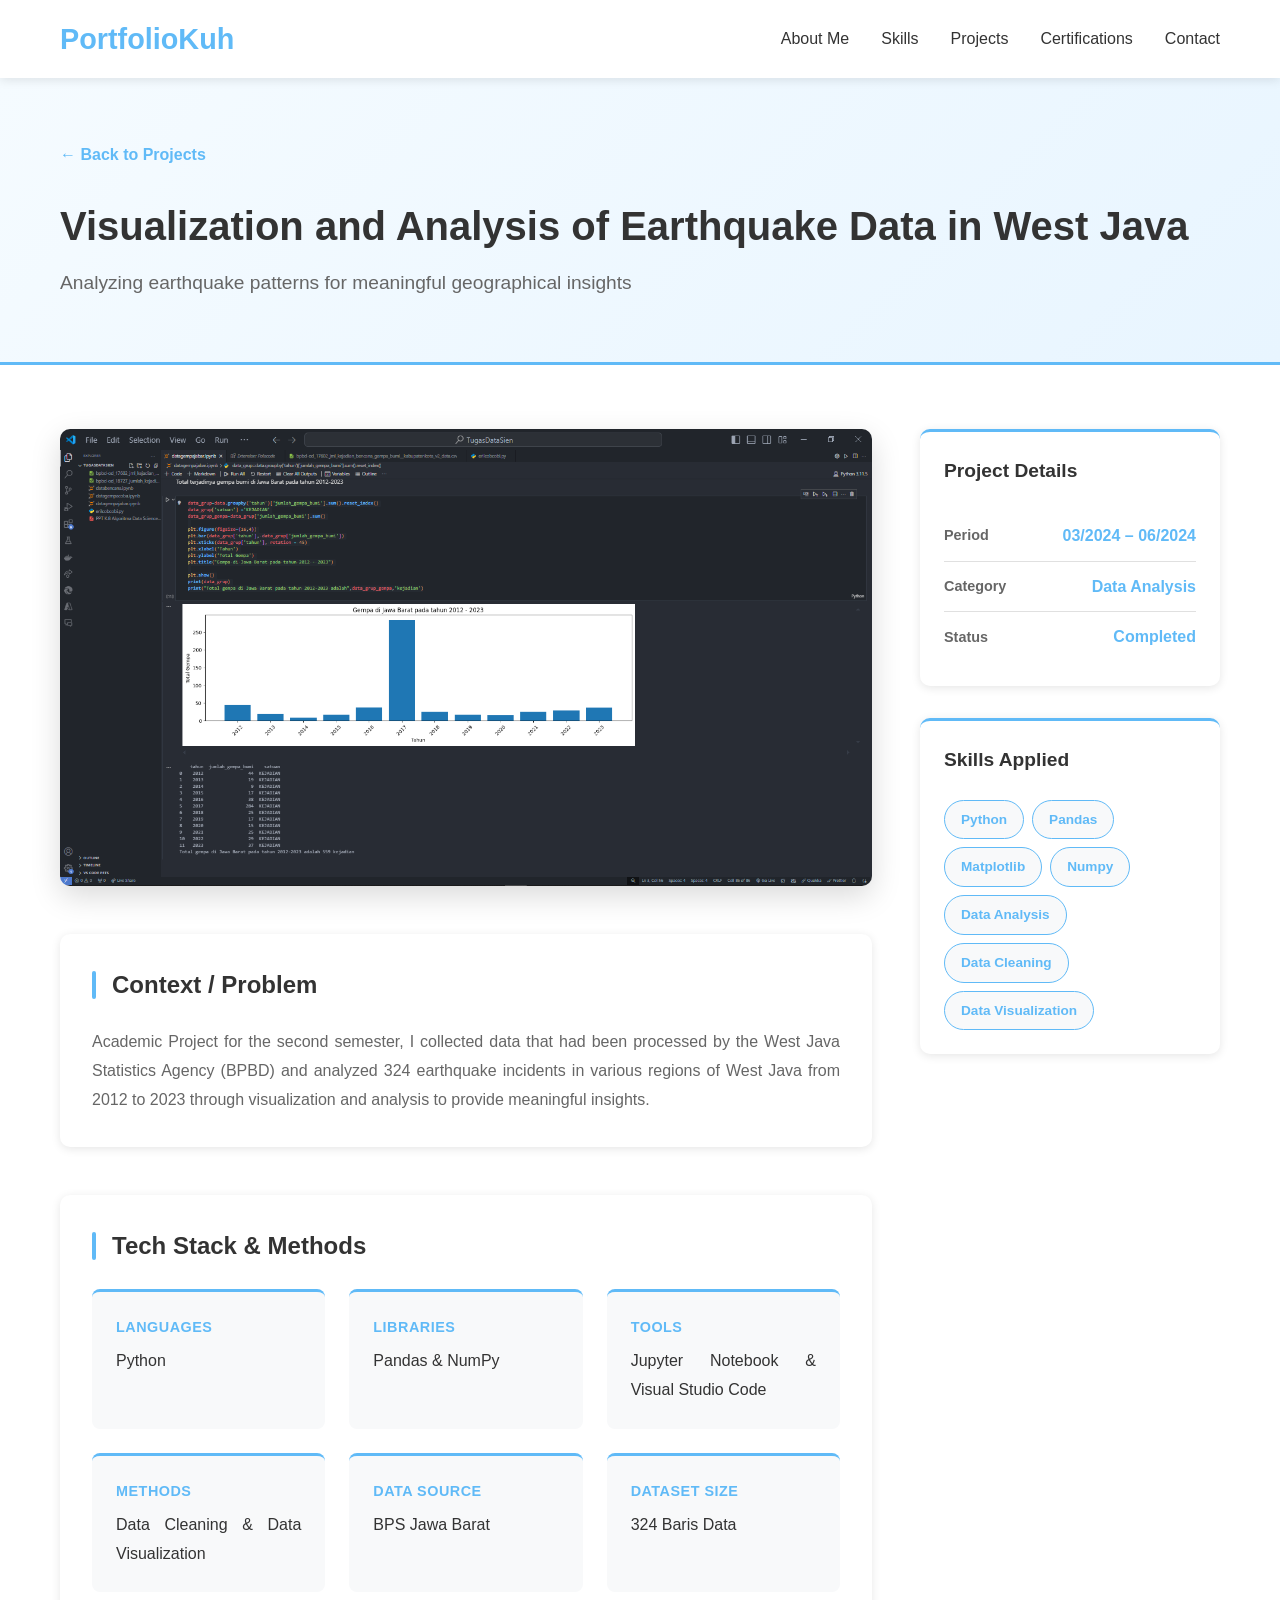
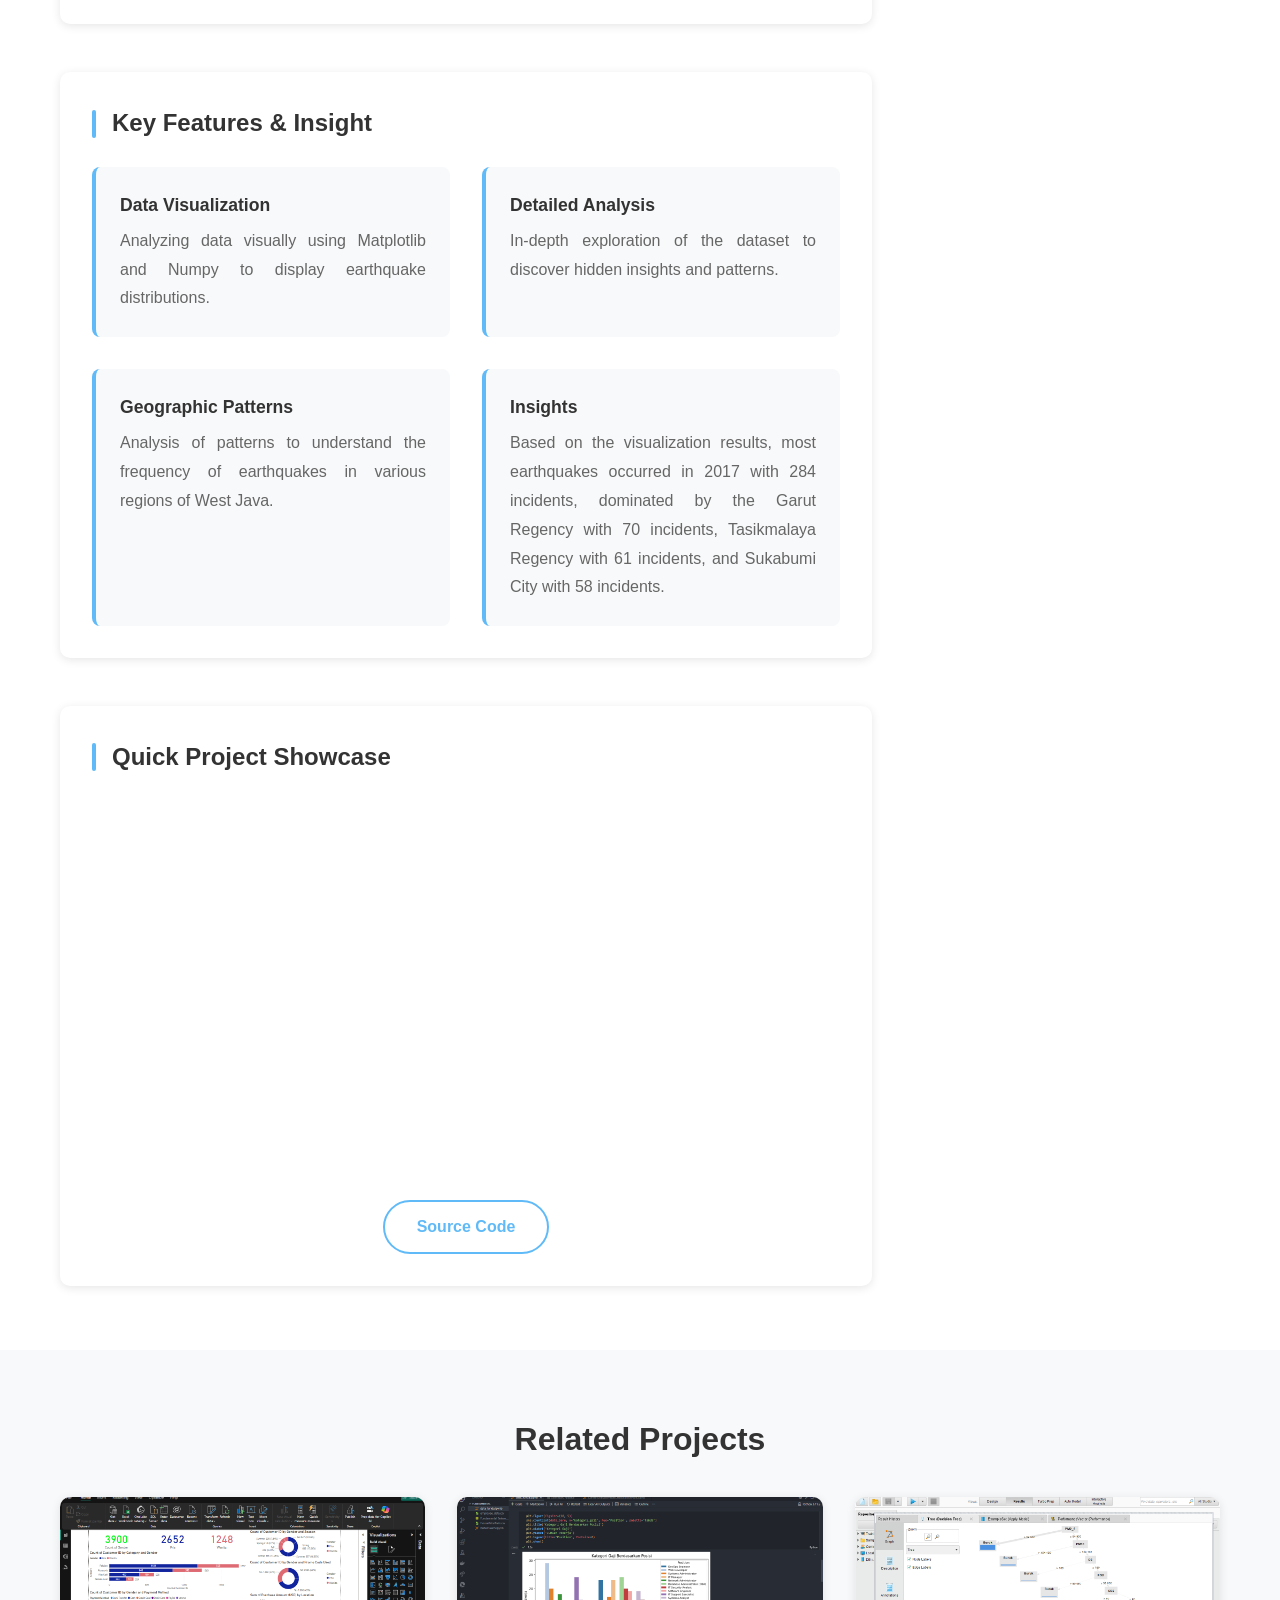
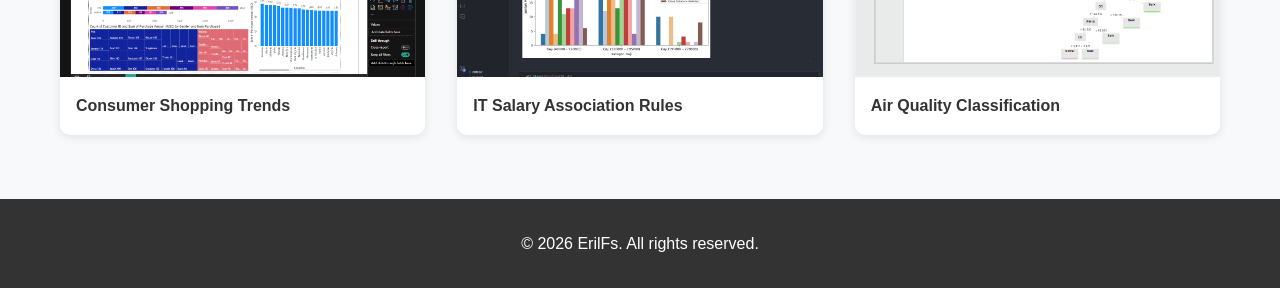
==== projects/earthquake-analysis.html @ 5ef0246b "adding en ver" ====
<!DOCTYPE html>
<html lang="id">
<head>
    <meta charset="UTF-8">
    <meta name="viewport" content="width=device-width, initial-scale=1.0">
    <title>Earthquake Analysis - Portfolio</title>
    <link rel="stylesheet" href="../dsesign.css">
    <link rel="stylesheet" href="project-style.css">
</head>
<body>
    <!-- Navigation -->
<nav class="navbar">
    <div class="container">
        <div class="nav-brand">PortfolioKuh</div>
        
        <!-- Hamburger button (mobile only) -->
        <button class="hamburger" id="hamburger">
            <span></span>
            <span></span>
            <span></span>
        </button>
            <ul class="nav-links" id="navLinks">
                <li><a href="../index.html">About Me</a></li>
                <li><a href="../index.html#skill">Skills</a></li>
                <li><a href="../index.html#projects">Projects</a></li>
                <li><a href="../index.html#certifications">Certifications</a></li>
                <li><a href="../index.html#contact">Contact</a></li>
            </ul>
    </div>
</nav>

    <!-- Project Hero -->
    <section class="project-hero">
        <div class="container">
            <a href="../index.html#projects" class="back-link">← Back to Projects</a>
            <h1 class="fade-in">Visualization and Analysis of Earthquake Data in West Java</h1>
            <p class="project-tagline fade-in">Analyzing earthquake patterns for meaningful geographical insights</p>
        </div>
    </section>

    <!-- Project Content -->
    <section class="project-content">
        <div class="container">
            <!-- Project Overview -->
            <div class="content-grid">
                <div class="main-content">
                    <!-- Project Image -->
                    <div class="project-showcase fade-in-up">
                        <img src="../assets/images/earthquake-analysis.png" alt="Earthquake Analysis Project">
                    </div>

                    <!-- Context/Problem -->
                    <div class="project-section fade-in-up">
                        <div class="section-header">
                            <div class="header-bar"></div>
                            <h2>Context / Problem</h2>
                        </div>
                        <p>
                            Academic Project for the second semester, I collected data that had been processed by the West Java Statistics Agency (BPBD) and 
                            analyzed 324 earthquake incidents in various regions of West Java from 2012 to 2023 
                            through visualization and analysis to provide meaningful insights.
                        </p>
                    </div>

                    <!-- Tech Stack / Methods -->
                    <div class="project-section fade-in-up">
                        <div class="section-header">
                            <div class="header-bar"></div>
                            <h2>Tech Stack & Methods</h2>
                        </div>
                        <div class="tech-stack">
                            <div class="tech-item">
                                <span class="tech-label">Languages</span>
                                <p>Python</p>
                            </div>
                            <div class="tech-item">
                                <span class="tech-label">Libraries</span>
                                <p>Pandas & NumPy</p>
                            </div>
                            <div class="tech-item">
                                <span class="tech-label">Tools</span>
                                <p>Jupyter Notebook & Visual Studio Code</p>
                            </div>
                            <div class="tech-item">
                                <span class="tech-label">Methods</span>
                                <p>Data Cleaning & Data Visualization</p>
                            </div>
                            <div class="tech-item">
                                <span class="tech-label">Data Source</span>
                                <p>BPS Jawa Barat</p>
                            </div>
                            <div class="tech-item">
                                <span class="tech-label">Dataset Size</span>
                                <p>324 Baris Data</p>
                            </div>
                        </div>
                    </div>

                    <!-- Key Features -->
                    <div class="project-section fade-in-up">
                        <div class="section-header">
                            <div class="header-bar"></div>
                            <h2>Key Features & Insight</h2>
                        </div>
                        <div class="features-list">
                            <div class="feature-item">
                                <h4>Data Visualization</h4>
                                <p>Analyzing data visually using Matplotlib and Numpy to display earthquake distributions.</p>
                            </div>
                            <div class="feature-item">
                                <h4>Detailed Analysis</h4>
                                <p>In-depth exploration of the dataset to discover hidden insights and patterns.</p>
                            </div>
                            <div class="feature-item">
                                <h4>Geographic Patterns</h4>
                                <p>Analysis of patterns to understand the frequency of earthquakes in various regions of West Java.</p>
                            </div>
                            <div class="feature-item">
                                <h4>Insights</h4>
                                <p>Based on the visualization results, most earthquakes occurred in 2017 with 284 incidents, dominated by the Garut Regency with 70 incidents, Tasikmalaya Regency with 61 incidents, and Sukabumi City with 58 incidents.
                                </p>
                            </div>
                        </div>
                    </div>

                    <!-- Additional Visualizations -->
                    <div class="project-section fade-in-up">
                        <div class="section-header">
                            <div class="header-bar"></div>
                            <h2>Quick Project Showcase</h2>
                        </div>
                        <div class="additional-images">
                            <video width="100%" height="auto" loop autoplay muted>
                                <source src="../assets/videos/earthquake-analysis-vid.mp4" type="video/mp4">
                                Your browser does not support the video tag.
                            </video>
                        </div>
                         <br>
                        <div>
                            <div class="contact-links">
                                 <a href="https://github.com/RylLFs/visualisasi-gempa-jabar" class="btn btn-secondary" target="_blank">Source Code</a>
                            </div>
                        </div>
                    </div>
                </div>

                <!-- Sidebar -->
                <aside class="sidebar fade-in-up">
                    <div class="sidebar-card">
                        <h3>Project Details</h3>
                        <div class="detail-item">
                            <span class="label">Period</span>
                            <span class="value">03/2024 – 06/2024</span>
                        </div>
                        <div class="detail-item">
                            <span class="label">Category</span>
                            <span class="value">Data Analysis</span>
                        </div>
                        <div class="detail-item">
                            <span class="label">Status</span>
                            <span class="value">Completed</span>
                        </div>
                    </div>

                    <div class="sidebar-card">
                        <h3>Skills Applied</h3>
                        <div class="skills-list">
                            <span class="skill-tag">Python</span>
                            <span class="skill-tag">Pandas</span>
                            <span class="skill-tag">Matplotlib</span>
                            <span class="skill-tag">Numpy</span>
                            <span class="skill-tag">Data Analysis</span>
                            <span class="skill-tag">Data Cleaning</span>
                            <span class="skill-tag">Data Visualization</span>
                        </div>
                    </div>
                </aside>
            </div>
        </div>
    </section>

    <!-- Related Projects -->
    <section class="related-projects">
        <div class="container">
            <h2>Related Projects</h2>
            <div class="related-grid">
                <a href="consumer-shopping.html" class="related-card fade-in-up">
                    <div class="related-image">
                        <img src="../assets/images/consumer-shopping.png" alt="Consumer Shopping">
                    </div>
                    <h4>Consumer Shopping Trends</h4>
                </a>
                <a href="it-salary-association-rule.html" class="related-card fade-in-up">
                    <div class="related-image">
                        <img src="../assets/images/it-salary-association-rule.png" alt="IT Salary">
                    </div>
                    <h4>IT Salary Association Rules</h4>
                </a>
                <a href="air-quality-classification.html" class="related-card fade-in-up">
                    <div class="related-image">
                        <img src="../assets/images/air-quality-classification.png" alt="Air Quality">
                    </div>
                    <h4>Air Quality Classification</h4>
                </a>
            </div>
        </div>
    </section>

    <!-- Footer -->
    <footer class="footer">
        <div class="container">
            <p>&copy; 2026 ErilFs. All rights reserved.</p>
        </div>
    </footer>

    <script src="../animation-simple.js"></script>
</body>
</html>
---- dsesign.css ----
/* ============================================
   GLOBAL STYLES
   ============================================ */

* {
    margin: 0;
    padding: 0;
    box-sizing: border-box;
}

:root {
    --primary-color: #60BAF7;
    --primary-dark: #0d7bb7;
    --text-color: #333;
    --text-light: #666;
    --bg-light: #f8f9fa;
    --white: #ffffff;
    --border-color: #e0e0e0;
    --shadow: 0 2px 10px rgba(0, 0, 0, 0.1);
    --shadow-lg: 0 10px 30px rgba(0, 0, 0, 0.15);
}

body {
    font-family: 'Segoe UI', Tahoma, Geneva, Verdana, sans-serif;
    line-height: 1.6;
    color: var(--text-color);
    background-color: var(--white);
}

.container {
    max-width: 1200px;
    margin: 0 auto;
    padding: 0 20px;
}

/* ============================================
   NAVIGATION
   ============================================ */

/* ============================================
   NAVIGATION
   ============================================ */

.navbar {
    background-color: var(--white);
    box-shadow: var(--shadow);
    position: sticky;
    top: 0;
    z-index: 1000;
}

.navbar .container {
    display: flex;
    justify-content: space-between;
    align-items: center;
    padding: 1rem 20px;
}

.nav-brand {
    font-size: 1.8rem;
    font-weight: 700;
    color: var(--primary-color);
}

.nav-links {
    display: flex;
    list-style: none;
    gap: 2rem;
}

.nav-links a {
    text-decoration: none;
    color: var(--text-color);
    font-weight: 500;
    transition: color 0.3s ease;
}

.nav-links a:hover {
    color: var(--primary-color);
}

/* Hamburger button - hidden by default */
.hamburger {
    display: none;
    flex-direction: column;
    gap: 5px;
    background: none;
    border: none;
    cursor: pointer;
    padding: 5px;
}

.hamburger span {
    width: 25px;
    height: 3px;
    background-color: var(--text-color);
    transition: all 0.3s ease;
    border-radius: 2px;
}

/* Hamburger animation saat active */
.hamburger.active span:nth-child(1) {
    transform: rotate(45deg) translate(8px, 8px);
}

.hamburger.active span:nth-child(2) {
    opacity: 0;
}

.hamburger.active span:nth-child(3) {
    transform: rotate(-45deg) translate(7px, -7px);
}
/* ============================================
   HERO SECTION
   ============================================ */

.hero {
    background: linear-gradient(135deg, #f5fbff 0%, #e8f5ff 100%);
    padding: 6rem 0;
    min-height: 600px;
    display: flex;
    align-items: center;
    justify-content: center;
}

.hero-content {
    text-align: center;
}

.hero h1 {
    font-size: 3.5rem;
    margin-bottom: 0.5rem;
    color: var(--text-color);
    line-height: 1.2;
}

.hero .subtitle {
    font-size: 1.5rem;
    color: var(--primary-color);
    margin-bottom: 1.5rem;
    font-weight: 600;
}

.hero-description {
    font-size: 1.1rem;
    color: var(--text-light);
    margin-bottom: 2rem;
    max-width: 600px;
    margin-left: auto;
    margin-right: auto;
    line-height: 1.8;
}

.hero-buttons {
    display: flex;
    gap: 1rem;
    justify-content: center;
    flex-wrap: wrap;
}

/* Typing Animation */
.typing-text {
    display: inline-block;
    border-right: 3px solid var(--primary-color);
    padding-right: 5px;
    animation: typing 3.5s steps(15, end) infinite;
}

@keyframes typing {
    0%, 100% {
        width: 0;
        border-right: 3px solid var(--primary-color);
    }
    50%, 90% {
        width: 15ch;
        border-right: 3px solid var(--primary-color);
    }
    95%, 100% {
        border-right: none;
    }
}

/* ============================================
   BUTTONS
   ============================================ */

.btn {
    padding: 0.75rem 2rem;
    border-radius: 50px;
    text-decoration: none;
    font-weight: 600;
    transition: all 0.3s ease;
    display: inline-block;
    border: 2px solid transparent;
    cursor: pointer;
    font-size: 1rem;
}

.btn-primary {
    background-color: var(--primary-color);
    color: var(--white);
}

.btn-primary:hover {
    background-color: var(--primary-dark);
    transform: translateY(-2px);
    box-shadow: var(--shadow-lg);
}

.btn-secondary {
    background-color: transparent;
    color: var(--primary-color);
    border-color: var(--primary-color);
}

.btn-secondary:hover {
    background-color: var(--primary-color);
    color: var(--white);
    transform: translateY(-2px);
}

.btn-link {
    background-color: transparent;
    color: var(--primary-color);
    border: none;
    padding: 0;
    font-size: 1rem;
}

.btn-link:hover {
    color: var(--primary-dark);
    transform: translateX(5px);
}
/* ============================================
   SKILLS SECTION
   ============================================ */

.skill {
    padding: 5rem 0;
    background-color: var(--white);
}

.skill h2 {
    font-size: 2.5rem;
    margin-bottom: 3rem;
    text-align: center;
    color: var(--text-color);
}

.skill h3 {
    text-align: center;
}

.skill-grid {
    display: grid;
    grid-template-columns: repeat(auto-fit, minmax(300px, 1fr));
    gap: 2rem;
}

.skill-card {
    background-color: var(--bg-light);
    padding: 2rem;
    border-radius: 10px;
    border-left: 4px solid var(--primary-color);
    box-shadow: var(--shadow);
    transition: transform 0.3s ease;
}

.skill-card:hover {
    transform: translateY(-5px);
}

.skill-card h3 {
    color: var(--primary-color);
    margin-bottom: 1.5rem;
    font-size: 1.5rem;
}

.skill-card ul {
    list-style: none;
}

.skill-card li {
    padding: 0.5rem 0;
    color: var(--text-light);
    border-bottom: 1px solid var(--border-color);
}

.skill-card li:last-child {
    border-bottom: none;
}

.skill-icons-grid {
    display: flex;
    flex-wrap: wrap;
    gap: 1.25rem;
    margin-top: 1rem;
}

.skill-icon-item {
    display: flex;
    flex-direction: column;
    align-items: center;
    gap: 0.4rem;
    width: 80px;
}

.skill-icon-item img {
    width: 64px;
    height: 64px;
    object-fit: contain;
    transition: transform 0.5s ease;
}

.skill-icon-item span {
    opacity: 0;
    transition: opacity 0.2s ease;
    font-size: 0.7rem;
    text-align: center;
}
.skill-icon-item:hover span {
    opacity: 1;
}
.skill-icons-grid {
    display: flex;
    flex-wrap: wrap;
    gap: 1.25rem;
    margin-top: 1rem;
    justify-content: center; /* tambah ini */
}
.skill-icon-item:hover img {
    transform: scale(1.5) translateY(-4px);
}
/* ============================================
   PROJECTS SECTION
   ============================================ */

.projects {
    padding: 5rem 0;
    background-color: var(--bg-light);
}

.projects h2 {
    font-size: 2.5rem;
    margin-bottom: 3rem;
    text-align: center;
    color: var(--text-color);
}

.projects-grid {
    display: grid;
    grid-template-columns: repeat(auto-fit, minmax(280px, 1fr));
    gap: 2rem;
}

.project-card {
    background-color: var(--white);
    border-radius: 10px;
    overflow: hidden;
    box-shadow: var(--shadow);
    transition: all 0.3s ease;
}

.project-card:hover {
    transform: translateY(-10px);
    box-shadow: var(--shadow-lg);
}

.project-image {
    width: 100%;
    height: 200px;
    overflow: hidden;
    background-color: var(--bg-light);
}

.project-image img {
    width: 100%;
    height: 100%;
    object-fit: cover;
    transition: transform 0.3s ease;
}

.project-card:hover .project-image img {
    transform: scale(1.1);
}

.project-content {
    padding: 1.5rem;
}

.project-content h3 {
    font-size: 1.3rem;
    margin-bottom: 0.5rem;
    color: var(--text-color);
}

.project-date {
    color: var(--text-light);
    font-size: 0.9rem;
    margin-bottom: 1rem;
}

/* ============================================
   CERTIFICATIONS SECTION
   ============================================ */

.certifications {
    padding: 5rem 0;
    background-color: var(--white);
}

.certifications h2 {
    font-size: 2.5rem;
    margin-bottom: 3rem;
    text-align: center;
    color: var(--text-color);
}

.certifications-grid {
    display: grid;
    grid-template-columns: repeat(auto-fit, minmax(300px, 1fr));
    gap: 2rem;
}

.cert-card {
    background-color: var(--bg-light);
    border-radius: 10px;
    overflow: hidden;
    box-shadow: var(--shadow);
    transition: all 0.3s ease;
}

.cert-card:hover {
    transform: translateY(-10px);
    box-shadow: var(--shadow-lg);
}

.cert-image {
    width: 100%;
    height: 220px;
    overflow: hidden;
    position: relative;
    background-color: var(--white);
}

.cert-image img {
    width: 100%;
    height: 100%;
    object-fit: cover;
    transition: transform 0.3s ease;
}

.cert-card:hover .cert-image img {
    transform: scale(1.05);
}

/* Overlay button saat hover */
.cert-overlay {
    position: absolute;
    top: 0;
    left: 0;
    width: 100%;
    height: 100%;
    background-color: rgba(96, 186, 247, 0.9);
    display: flex;
    align-items: center;
    justify-content: center;
    opacity: 0;
    transition: opacity 0.3s ease;
}

.cert-card:hover .cert-overlay {
    opacity: 1;
}

.btn-view {
    background-color: var(--white);
    color: var(--primary-color);
    padding: 0.75rem 2rem;
    border: none;
    border-radius: 50px;
    font-weight: 600;
    cursor: pointer;
    transition: all 0.3s ease;
}

.btn-view:hover {
    background-color: var(--primary-color);
    color: var(--white);
    transform: scale(1.05);
}

.cert-content {
    padding: 1.5rem;
}

.cert-content h3 {
    font-size: 1.2rem;
    margin-bottom: 0.5rem;
    color: var(--text-color);
}

.cert-issuer {
    color: var(--primary-color);
    font-size: 0.95rem;
    margin-bottom: 0.3rem;
    font-weight: 500;
}

.cert-date {
    color: var(--text-light);
    font-size: 0.9rem;
}

/* Modal untuk view fullscreen */
.cert-modal {
    display: none;
    position: fixed;
    z-index: 9999;
    padding-top: 50px;
    left: 0;
    top: 0;
    width: 100%;
    height: 100%;
    overflow: auto;
    background-color: rgba(0, 0, 0, 0.95);
}

.cert-modal-content {
    margin: auto;
    display: block;
    max-width: 90%;
    max-height: 85vh;
    object-fit: contain;
    animation: zoom 0.3s;
}

@keyframes zoom {
    from { transform: scale(0.8); opacity: 0; }
    to { transform: scale(1); opacity: 1; }
}

.cert-close {
    position: absolute;
    top: 20px;
    right: 40px;
    color: var(--white);
    font-size: 50px;
    font-weight: bold;
    cursor: pointer;
    transition: color 0.3s ease;
}

.cert-close:hover {
    color: var(--primary-color);
}

/* Responsive */
@media (max-width: 768px) {
    .certifications-grid {
        grid-template-columns: 1fr;
    }
    
    .cert-modal-content {
        max-width: 95%;
    }
    
    .cert-close {
        right: 20px;
        font-size: 40px;
    }
}

/* ============================================
   CONTACT SECTION
   ============================================ */

.contact {
    padding: 8rem 0;
    background-color: var(--white);
    text-align: center;
}

.contact h2 {
    font-size: 2.5rem;
    margin-bottom: 1rem;
    color: var(--text-color);
}

.contact > .container > p {
    font-size: 1.1rem;
    color: var(--text-light);
    margin-bottom: 2rem;
}

.contact-links {
    display: flex;
    gap: 1rem;
    justify-content: center;
    flex-wrap: wrap;
}

/* ============================================
   FOOTER
   ============================================ */

.footer {
    background-color: var(--text-color);
    color: var(--white);
    text-align: center;
    padding: 2rem 0;
}

/* ============================================
   ANIMATIONS
   ============================================ */

@keyframes fadeIn {
    from {
        opacity: 0;
    }
    to {
        opacity: 1;
    }
}

@keyframes fadeInUp {
    from {
        opacity: 0;
        transform: translateY(30px);
    }
    to {
        opacity: 1;
        transform: translateY(0);
    }
}

.fade-in {
    animation: fadeIn 0.8s ease-out;
}

.fade-in-up {
    animation: fadeInUp 0.8s ease-out;
}
/* Slide in animations - LEBIH LAMBAT */
.slide-in-left {
    animation: slideInLeft 1.5s ease-out forwards;
}

.slide-in-right {
    animation: slideInRight 1.5s ease-out forwards;
}

.fade-up {
    animation: fadeUpSlow 1.5s ease-out forwards;
}

@keyframes slideInLeft {
    from {
        opacity: 0;
        transform: translateX(-100px);
    }
    to {
        opacity: 1;
        transform: translateX(0);
    }
}

@keyframes slideInRight {
    from {
        opacity: 0;
        transform: translateX(100px);
    }
    to {
        opacity: 1;
        transform: translateX(0);
    }
}

@keyframes fadeUpSlow {
    from {
        opacity: 0;
        transform: translateY(80px);
    }
    to {
        opacity: 1;
        transform: translateY(0);
    }
}

/* Hide sections sebelum animasi jalan */
.skill, .projects, .contact {
    opacity: 0;
}

/* Akan muncul saat animasi jalan */
.slide-in-left,
.slide-in-right,
.fade-up {
    opacity: 1;
}

/* Card staggered animation */
.card-fade-up {
    animation: cardFadeUp 0.6s ease-out forwards;
}

@keyframes cardFadeUp {
    from {
        opacity: 0;
        transform: translateY(30px);
    }
    to {
        opacity: 1;
        transform: translateY(0);
    }
}
/* ============================================
   RESPONSIVE DESIGN
   ============================================ */

@media (max-width: 768px) {
    .hero h1 {
        font-size: 2.5rem;
    }

    .hero .subtitle {
        font-size: 1.2rem;
    }

    .hero-buttons {
        flex-direction: column;
        align-items: center;
    }

    .nav-links {
        gap: 1rem;
        font-size: 0.9rem;
    }

    .projects-grid,
    .skill-grid {
        grid-template-columns: 1fr;
    }

    .projects h2,
    .skill h2,
    .contact h2 {
        font-size: 2rem;
    }
}

@media (max-width: 480px) {
    .hero h1 {
        font-size: 2rem;
    }

    .hero .subtitle {
        font-size: 1rem;
    }

    .nav-links {
        flex-direction: column;
        gap: 0.5rem;
    }

    .navbar .container {
        flex-direction: column;
        gap: 1rem;
    }

    .btn {
        padding: 0.6rem 1.5rem;
        font-size: 0.9rem;
    }
}

@media (max-width: 768px) {
    /* Navbar mobile */
    .navbar .container {
        flex-wrap: wrap;
        justify-content: space-between; 
        align-items: center;
        position: relative; 
    }
    
    .hamburger {
        display: flex; /* Show hamburger di mobile */
    }
    
    .nav-links {
        display: none; /* Hide menu by default */
        flex-direction: column;
        width: 100%;
        gap: 0;
        background-color: var(--white);
        position: absolute;
        top: 100%;
        left: 0;
        box-shadow: var(--shadow);
        padding: 1rem 0;
    }
    
    .nav-links.active {
        display: flex; /* Show saat hamburger diklik */
    }
    
    .nav-links li {
        width: 100%;
        text-align: center;
        padding: 0.75rem 0;
        border-bottom: 1px solid var(--border-color);
    }
    
    .nav-links li:last-child {
        border-bottom: none;
    }

    /* Existing mobile styles */
    .hero h1 {
        font-size: 2.5rem;
    }

    .hero .subtitle {
        font-size: 1.2rem;
    }

    .hero-buttons {
        flex-direction: column;
        align-items: right;
    }

    .projects-grid,
    .skill-grid {
        grid-template-columns: 1fr;
    }

    .projects h2,
    .skill h2,
    .contact h2 {
        font-size: 2rem;
    }
}
---- projects/project-style.css ----
/* ============================================
   PROJECT PAGE STYLES
   ============================================ */

/* Back Link */
.back-link {
    display: inline-block;
    color: var(--primary-color);
    text-decoration: none;
    margin-bottom: 2rem;
    font-weight: 600;
    transition: all 0.3s ease;
}

.back-link:hover {
    color: var(--primary-dark);
    margin-left: -10px;
}

/* Project Hero */
.project-hero {
    background: linear-gradient(135deg, #f5fbff 0%, #e8f5ff 100%);
    padding: 4rem 0;
    border-bottom: 3px solid var(--primary-color);
}

.project-hero h1 {
    font-size: 2.5rem;
    color: var(--text-color);
    margin-bottom: 1rem;
    line-height: 1.3;
}

.project-tagline {
    font-size: 1.2rem;
    color: var(--text-light);
}

/* Project Content */
.project-content {
    padding: 4rem 0;

}

.content-grid {
    display: grid;
    grid-template-columns: 1fr 300px;
    gap: 3rem;
}

/* Main Content */
.main-content {
    display: flex;
    flex-direction: column;
    gap: 3rem;
}

/* Project Showcase */
.project-showcase {
    width: 100%;
    border-radius: 10px;
    overflow: hidden;
    box-shadow: var(--shadow-lg);
}

.project-showcase img {
    width: 100%;
    height: auto;
    display: block;
}

/* Project Sections */
.project-section {
    background-color: var(--white);
    padding: 2rem;
    border-radius: 10px;
    box-shadow: var(--shadow);
}

.section-header {
    display: flex;
    align-items: center;
    gap: 1rem;
    margin-bottom: 1.5rem;
}

.header-bar {
    width: 4px;
    height: 28px;
    background-color: var(--primary-color);
    border-radius: 2px;
}

.section-header h2 {
    font-size: 1.5rem;
    color: var(--text-color);
    margin: 0;
    
}

.project-section p {
    color: var(--text-light);
    line-height: 1.8;
    margin-bottom: 1rem;
}

.project-section p:last-child {
    margin-bottom: 0;
}

/* Context, Problem, Methodology sections */
.project-section p {
    text-align: justify;
    line-height: 1.8;
    margin-bottom: 1rem;
    color: var(--text-light);
}

/* Section headers tetap left */
.section-header h2 {
    text-align: justify;
}

/* Role List */
.role-list {
    list-style: none;
}

.role-list li {
    padding: 1rem;
    margin-bottom: 0.5rem;
    background-color: var(--bg-light);
    border-left: 3px solid var(--primary-color);
    border-radius: 5px;
    color: var(--text-light);
    transition: all 0.3s ease;
}

.role-list li:hover {
    background-color: var(--primary-color);
    color: var(--white);
    margin-left: 10px;
}

.role-list strong {
    color: var(--primary-color);
}

.role-list li:hover strong {
    color: var(--white);
}

/* Tech Stack */
.tech-stack {
    display: grid;
    grid-template-columns: repeat(auto-fit, minmax(200px, 1fr));
    gap: 1.5rem;
}

.tech-item {
    background-color: var(--bg-light);
    padding: 1.5rem;
    border-radius: 8px;
    border-top: 3px solid var(--primary-color);
    transition: all 0.3s ease;
}

.tech-item:hover {
    transform: translateY(-5px);
    box-shadow: var(--shadow);
}

.tech-label {
    display: block;
    font-weight: 700;
    color: var(--primary-color);
    margin-bottom: 0.5rem;
    font-size: 0.9rem;
    text-transform: uppercase;
    letter-spacing: 0.5px;
}

.tech-item p {
    color: var(--text-color);
    margin: 0;
    font-weight: 500;
}

/* Features List */
.features-list {
    display: grid;
    grid-template-columns: repeat(auto-fit, minmax(250px, 1fr));
    gap: 2rem;
}

.feature-item {
    padding: 1.5rem;
    background-color: var(--bg-light);
    border-radius: 8px;
    border-left: 4px solid var(--primary-color);
    transition: all 0.3s ease;
}

.feature-item:hover {
    transform: translateY(-5px);
    box-shadow: var(--shadow);
}

.feature-item h4 {
    color: var(--text-color);
    margin-bottom: 0.5rem;
    font-size: 1.1rem;
}

.feature-item p {
    color: var(--text-light);
    margin: 0;
}

/* Additional Images */
.additional-images {
    display: grid;
    grid-template-columns: repeat(auto-fit, minmax(250px, 1fr));
    gap: 1.5rem;
}

.additional-images img {
    width: 100%;
    height: auto;
    border-radius: 8px;
    box-shadow: var(--shadow);
    transition: all 0.3s ease;
}

.additional-images img:hover {
    transform: scale(1.05);
    box-shadow: var(--shadow-lg);
}

/* Sidebar */
.sidebar {
    display: flex;
    flex-direction: column;
    gap: 2rem;
    height: fit-content;
    position: sticky;
    top: 100px;
}

.sidebar-card {
    background-color: var(--white);
    padding: 1.5rem;
    border-radius: 10px;
    box-shadow: var(--shadow);
    border-top: 3px solid var(--primary-color);
}

.sidebar-card h3 {
    color: var(--text-color);
    margin-bottom: 1.5rem;
    font-size: 1.2rem;
}

.detail-item {
    display: flex;
    justify-content: space-between;
    align-items: center;
    padding: 0.75rem 0;
    border-bottom: 1px solid var(--border-color);
}

.detail-item:last-child {
    border-bottom: none;
}

.detail-item .label {
    font-weight: 600;
    color: var(--text-light);
    font-size: 0.9rem;
}

.detail-item .value {
    color: var(--primary-color);
    font-weight: 600;
}

/* Skills List */
.skills-list {
    display: flex;
    flex-wrap: wrap;
    gap: 0.5rem;
}

.skill-tag {
    display: inline-block;
    background-color: var(--bg-light);
    color: var(--primary-color);
    padding: 0.5rem 1rem;
    border-radius: 20px;
    font-size: 0.85rem;
    font-weight: 600;
    border: 1px solid var(--primary-color);
    transition: all 0.3s ease;
}

.skill-tag:hover {
    background-color: var(--primary-color);
    color: var(--white);
}

/* Related Projects */
.related-projects {
    padding: 4rem 0;
    background-color: var(--bg-light);
}

.related-projects h2 {
    font-size: 2rem;
    margin-bottom: 2rem;
    text-align: center;
    color: var(--text-color);
}

.related-grid {
    display: grid;
    grid-template-columns: repeat(auto-fit, minmax(250px, 1fr));
    gap: 2rem;
}

.related-card {
    background-color: var(--white);
    border-radius: 10px;
    overflow: hidden;
    box-shadow: var(--shadow);
    text-decoration: none;
    transition: all 0.3s ease;
}

.related-card:hover {
    transform: translateY(-10px);
    box-shadow: var(--shadow-lg);
}

.related-image {
    width: 100%;
    height: 180px;
    overflow: hidden;
    background-color: var(--bg-light);
}

.related-image img {
    width: 100%;
    height: 100%;
    object-fit: cover;
    transition: transform 0.3s ease;
}

.related-card:hover .related-image img {
    transform: scale(1.1);
}

.related-card h4 {
    padding: 1rem;
    color: var(--text-color);
    margin: 0;
}

/* ============================================
   RESPONSIVE DESIGN
   ============================================ */

@media (max-width: 992px) {
    .content-grid {
        grid-template-columns: 1fr;
    }

    .sidebar {
        position: static;
        display: grid;
        grid-template-columns: repeat(2, 1fr);
        gap: 1rem;
    }

    .sidebar-card {
        margin: 0;
    }
}

@media (max-width: 768px) {
    .project-hero h1 {
        font-size: 2rem;
    }

    .project-tagline {
        font-size: 1rem;
    }

    .tech-stack {
        grid-template-columns: repeat(2, 1fr);
    }

    .features-list {
        grid-template-columns: 1fr;
    }

    .sidebar {
        grid-template-columns: 1fr;
    }

    .related-grid {
        grid-template-columns: repeat(2, 1fr);
    }

    .section-header {
        flex-wrap: wrap;
    }

    .section-header h2 {
        font-size: 1.3rem;
    }
}

@media (max-width: 480px) {
    .project-hero h1 {
        font-size: 1.5rem;
    }

    .content-grid {
        gap: 1rem;
    }

    .project-section {
        padding: 1.5rem;
    }

    .tech-stack {
        grid-template-columns: 1fr;
    }

    .related-grid {
        grid-template-columns: 1fr;
    }

    .sidebar-card {
        padding: 1rem;
    }

    .detail-item {
        flex-direction: column;
        align-items: flex-start;
        gap: 0.5rem;
    } }

@media (max-width: 768px) {
    /* Navbar mobile */
    .navbar .container {
        flex-wrap: wrap;
    }
    
    .hamburger {
        display: flex; /* Show hamburger di mobile */
    }
    
    .nav-links {
        display: none; /* Hide menu by default */
        flex-direction: column;
        width: 100%;
        gap: 0;
        background-color: var(--white);
        position: absolute;
        top: 100%;
        left: 0;
        box-shadow: var(--shadow);
        padding: 1rem 0;
    }
    
    .nav-links.active {
        display: flex; /* Show saat hamburger diklik */
    }
    
    .nav-links li {
        width: 100%;
        text-align: center;
        padding: 0.75rem 0;
        border-bottom: 1px solid var(--border-color);
    }
    
    .nav-links li:last-child {
        border-bottom: none;
    }

    /* Existing mobile styles */
    .hero h1 {
        font-size: 2.5rem;
    }

    .hero .subtitle {
        font-size: 1.2rem;
    }

    .hero-buttons {
        flex-direction: column;
        align-items: right;
    }

    .projects-grid,
    .skill-grid {
        grid-template-columns: 1fr;
    }

    .projects h2,
    .skill h2,
    .contact h2 {
        font-size: 2rem;
    }
}
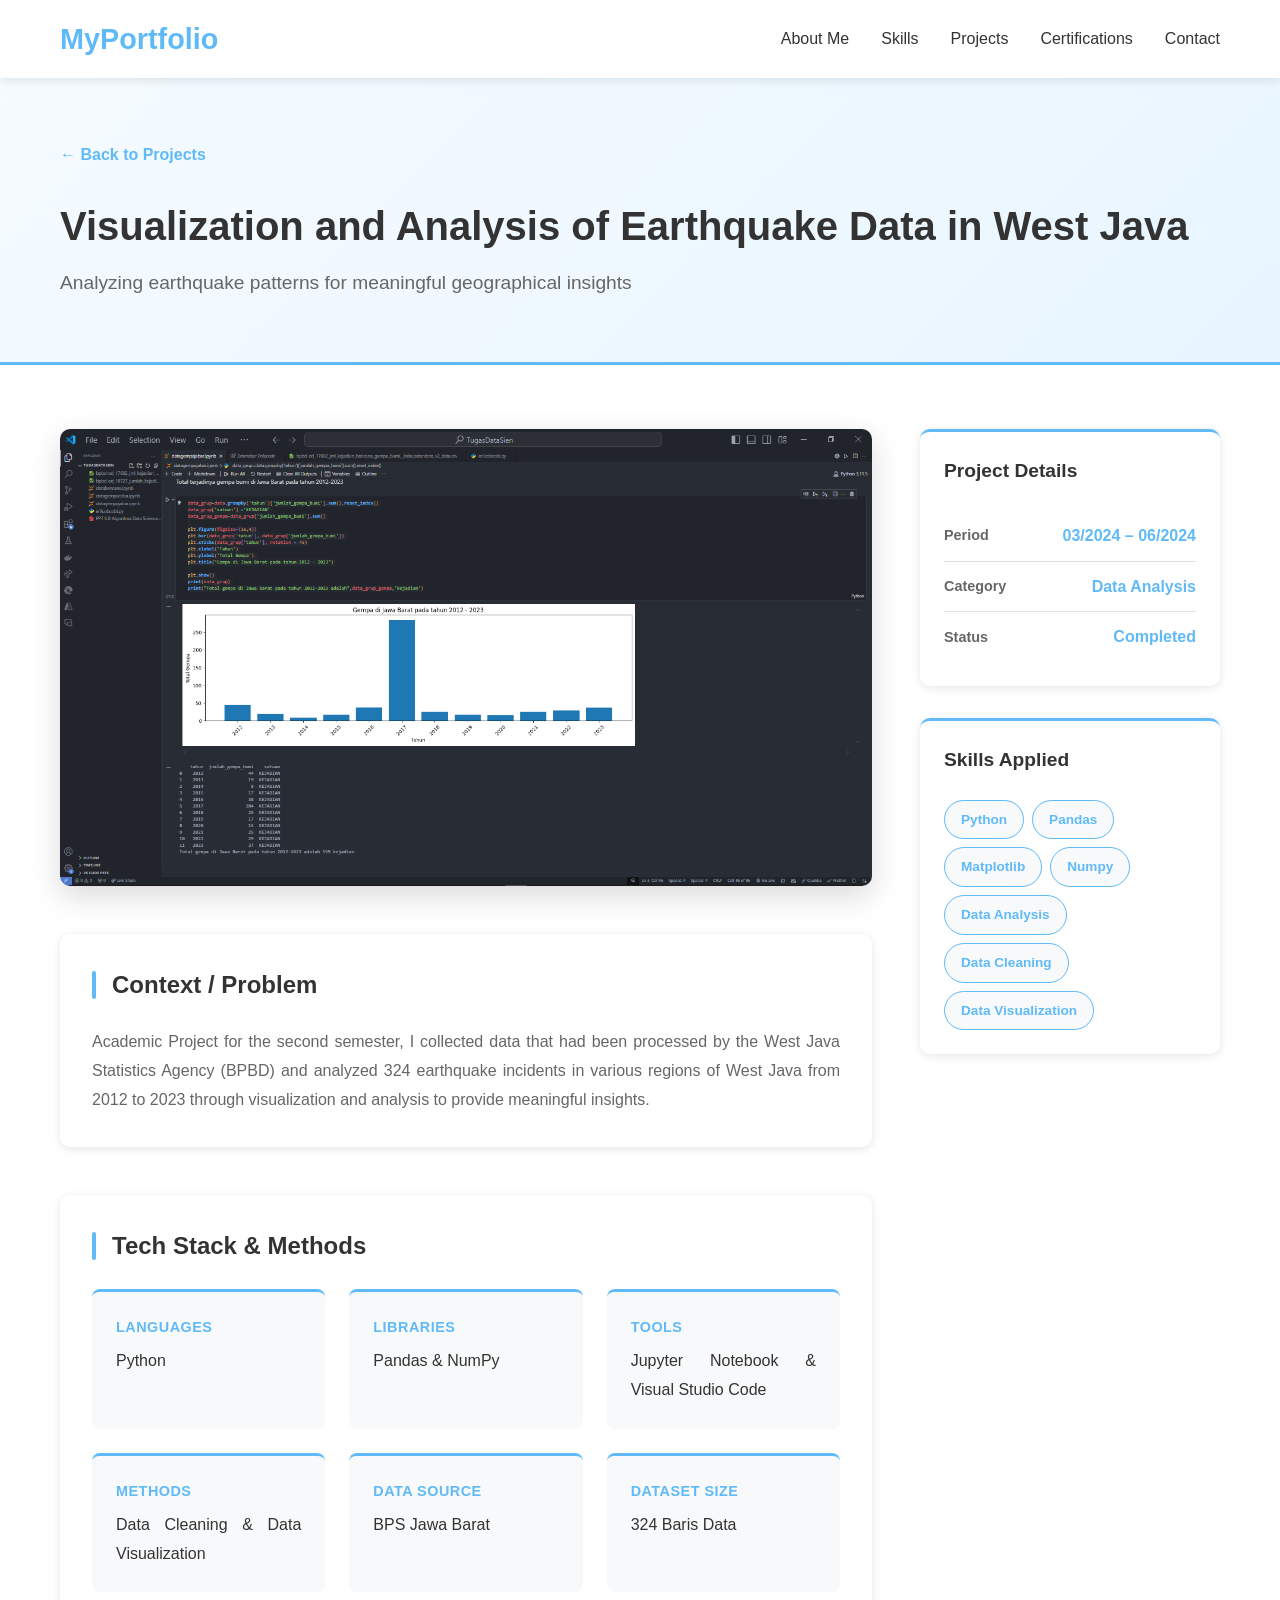
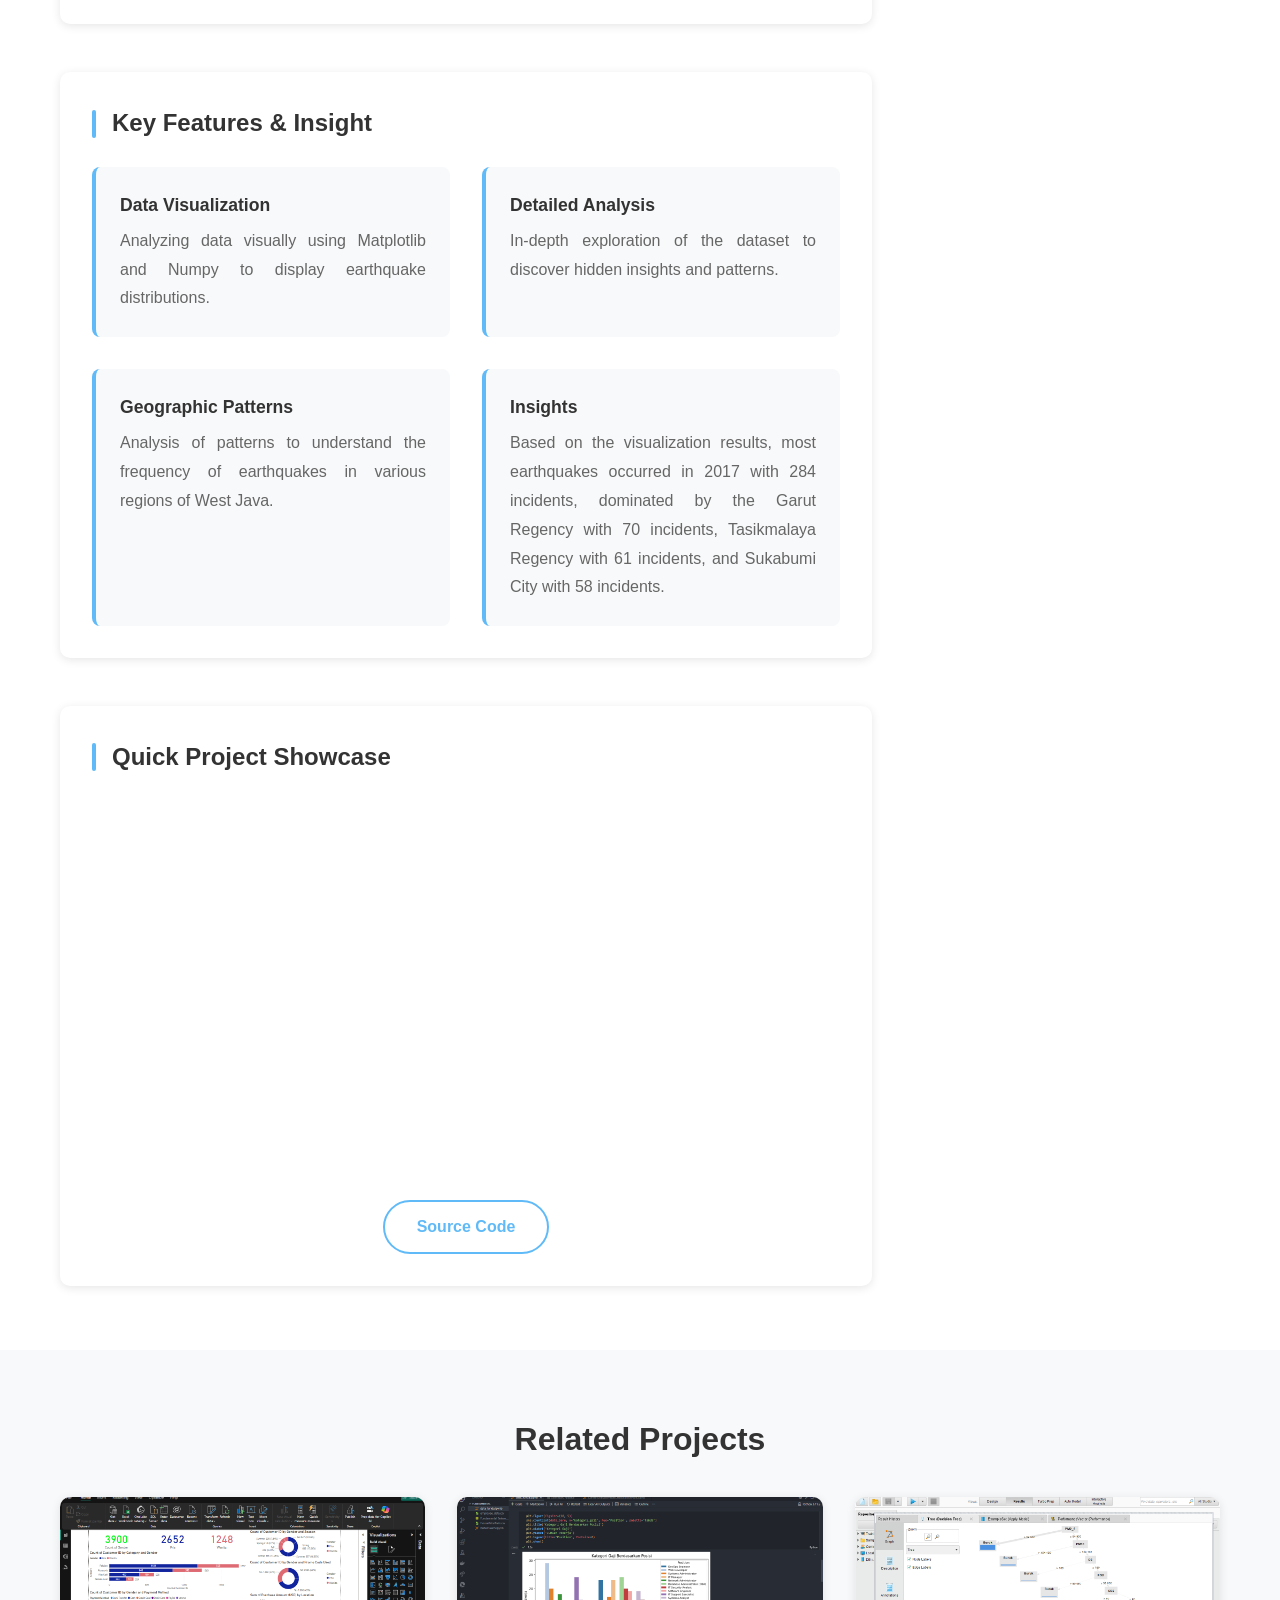
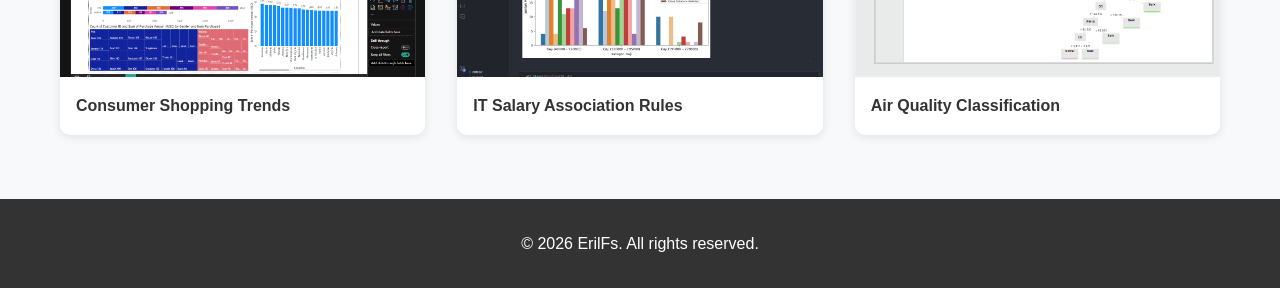
==== commit 130511e4: "fix typo" ====
--- a/projects/earthquake-analysis.html
+++ b/projects/earthquake-analysis.html
@@ -11,7 +11,7 @@
     <!-- Navigation -->
 <nav class="navbar">
     <div class="container">
-        <div class="nav-brand">PortfolioKuh</div>
+        <div class="nav-brand">MyPortfolio</div>
         
         <!-- Hamburger button (mobile only) -->
         <button class="hamburger" id="hamburger">
